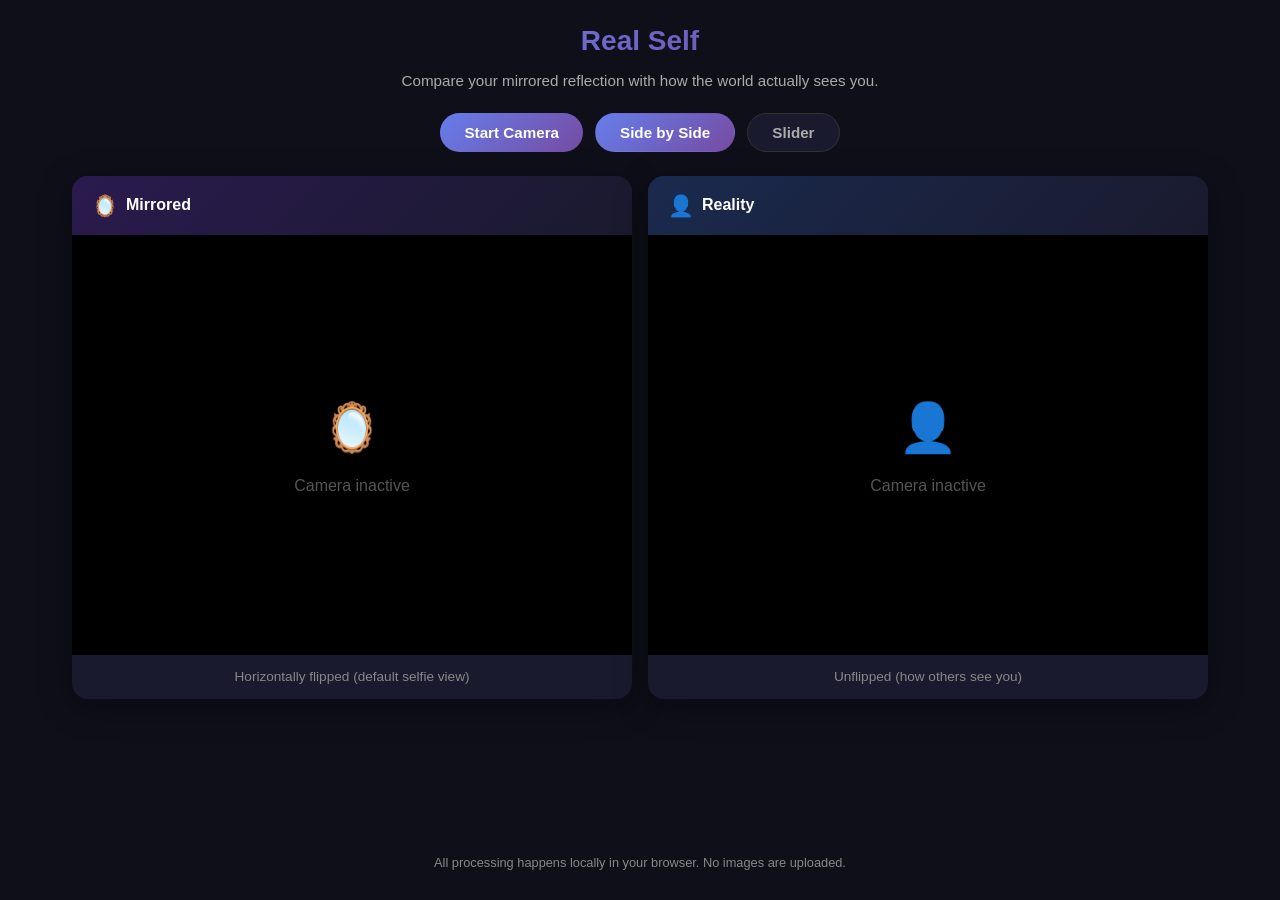
==== index.html @ d04fc312 "refactor: restructure as production-grade web application - Replace monolithic HTML with modular arc" ====
<!DOCTYPE html>
<html lang="en">
<head>
  <meta charset="UTF-8">
  <meta name="viewport" content="width=device-width, initial-scale=1.0">
  <meta name="description" content="See the difference between your mirrored reflection and how others actually see you. A privacy-first, browser-based camera comparison tool.">
  <meta name="theme-color" content="#0f0f1a">
  <meta name="author" content="Real Self Team">

  <!-- Open Graph -->
  <meta property="og:title" content="Real Self — Mirror vs Reality">
  <meta property="og:description" content="Discover how your mirrored reflection differs from how others see you.">
  <meta property="og:type" content="website">

  <!-- Twitter Card -->
  <meta name="twitter:card" content="summary_large_image">
  <meta name="twitter:title" content="Real Self — Mirror vs Reality">
  <meta name="twitter:description" content="Discover how your mirrored reflection differs from how others see you.">

  <title>Real Self — Mirror vs Reality</title>

  <!-- PWA -->
  <link rel="manifest" href="manifest.json">
  <link rel="apple-touch-icon" href="assets/icons/icon-192x192.png">

  <!-- Styles -->
  <link rel="stylesheet" href="css/styles.css">
</head>
<body>

  <header class="app-header">
    <h1 class="app-title">Real Self</h1>
    <p class="app-subtitle">Compare your mirrored reflection with how the world actually sees you.</p>
  </header>

  <nav class="controls" role="toolbar" aria-label="Application controls">
    <button class="btn btn-primary" id="btnStart" aria-label="Start camera">Start Camera</button>
    <button class="btn btn-secondary active" id="btnSplit" aria-label="Side by side mode">Side by Side</button>
    <button class="btn btn-secondary" id="btnSlider" aria-label="Slider comparison mode">Slider</button>
    <button class="btn btn-snap" id="btnSnap" aria-label="Take snapshot" style="display:none;">Take Snapshot</button>
  </nav>

  <!-- Split Mode -->
  <main class="container" id="splitMode" role="region" aria-label="Side by side comparison">
    <article class="panel">
      <header class="panel-header mirror">
        <span class="icon" aria-hidden="true">🪞</span>
        Mirrored
      </header>
      <div class="video-wrap" id="mirrorWrap">
        <div class="placeholder" id="mirrorPlaceholder">
          <span class="big-icon" aria-hidden="true">🪞</span>
          <span>Camera inactive</span>
        </div>
        <video id="mirrorVideo" class="video-mirror" autoplay playsinline muted style="display:none;"></video>
      </div>
      <footer class="panel-footer">Horizontally flipped (default selfie view)</footer>
    </article>

    <article class="panel">
      <header class="panel-header real">
        <span class="icon" aria-hidden="true">👤</span>
        Reality
      </header>
      <div class="video-wrap" id="realWrap">
        <div class="placeholder" id="realPlaceholder">
          <span class="big-icon" aria-hidden="true">👤</span>
          <span>Camera inactive</span>
        </div>
        <canvas id="realCanvas" style="display:none;" aria-label="Real camera view"></canvas>
      </div>
      <footer class="panel-footer">Unflipped (how others see you)</footer>
    </article>
  </main>

  <!-- Slider Mode -->
  <section class="slider-container" id="sliderMode" role="region" aria-label="Slider comparison" style="display:none;">
    <canvas id="sliderMirror" class="slider-mirror" aria-hidden="true"></canvas>
    <canvas id="sliderReal" aria-hidden="true"></canvas>
    <div class="slider-line" id="sliderLine" aria-hidden="true"></div>
    <div class="slider-handle" id="sliderHandle" aria-hidden="true">↔</div>
    <div class="slider-labels" aria-hidden="true">
      <span>Mirrored</span>
      <span>Reality</span>
    </div>
  </section>

  <!-- Snapshot Preview -->
  <section class="snap-preview" id="snapPreview" role="region" aria-label="Snapshot results"></section>

  <footer class="app-footer">
    <p>All processing happens locally in your browser. No images are uploaded.</p>
  </footer>

  <script src="js/app.js"></script>
</body>
</html>
---- css/styles.css ----
/* Real Self - Mirror vs Reality Comparison */
/* Global Reset & Base */
*, *::before, *::after {
  margin: 0;
  padding: 0;
  box-sizing: border-box;
}

:root {
  --bg-primary: #0f0f1a;
  --bg-secondary: #1a1a2e;
  --bg-panel-mirror: linear-gradient(135deg, #2a1a4e, #1a1a2e);
  --bg-panel-real: linear-gradient(135deg, #1a2a4e, #1a1a2e);
  --accent-primary: #667eea;
  --accent-secondary: #764ba2;
  --accent-snap: linear-gradient(135deg, #f093fb, #f5576c);
  --text-primary: #ffffff;
  --text-secondary: #aaaaaa;
  --text-muted: #888888;
  --border-color: #333333;
  --shadow-lg: 0 8px 32px rgba(0, 0, 0, 0.4);
  --radius-sm: 12px;
  --radius-md: 16px;
  --radius-lg: 25px;
  --transition-fast: 0.2s ease;
  --transition-base: 0.3s ease;
}

html {
  font-size: 16px;
  -webkit-font-smoothing: antialiased;
  -moz-osx-font-smoothing: grayscale;
}

body {
  font-family: -apple-system, BlinkMacSystemFont, "Segoe UI", Roboto, "Helvetica Neue", Arial, sans-serif;
  background: var(--bg-primary);
  color: var(--text-primary);
  min-height: 100vh;
  display: flex;
  flex-direction: column;
  align-items: center;
  padding: 20px;
  line-height: 1.5;
}

/* Header */
.app-header {
  text-align: center;
  margin-bottom: 20px;
}

.app-title {
  font-size: 1.75rem;
  font-weight: 700;
  margin-bottom: 8px;
  background: linear-gradient(135deg, var(--accent-primary), var(--accent-secondary));
  -webkit-background-clip: text;
  -webkit-text-fill-color: transparent;
  background-clip: text;
}

.app-subtitle {
  color: var(--text-secondary);
  font-size: 0.95rem;
  max-width: 500px;
}

/* Controls */
.controls {
  display: flex;
  gap: 12px;
  margin-bottom: 24px;
  flex-wrap: wrap;
  justify-content: center;
}

.btn {
  padding: 10px 24px;
  border: none;
  border-radius: var(--radius-lg);
  font-size: 0.95rem;
  cursor: pointer;
  transition: transform var(--transition-base), box-shadow var(--transition-base);
  font-weight: 600;
  outline: none;
  position: relative;
  overflow: hidden;
}

.btn:focus-visible {
  box-shadow: 0 0 0 3px rgba(102, 126, 234, 0.5);
}

.btn:active {
  transform: scale(0.97);
}

.btn-primary {
  background: linear-gradient(135deg, var(--accent-primary), var(--accent-secondary));
  color: var(--text-primary);
}

.btn-primary:hover:not(:disabled) {
  transform: scale(1.05);
}

.btn-primary:disabled {
  opacity: 0.7;
  cursor: not-allowed;
}

.btn-secondary {
  background: var(--bg-secondary);
  color: var(--text-secondary);
  border: 1px solid var(--border-color);
}

.btn-secondary:hover:not(.active) {
  border-color: var(--accent-primary);
  color: var(--text-primary);
}

.btn-secondary.active {
  background: linear-gradient(135deg, var(--accent-primary), var(--accent-secondary));
  color: var(--text-primary);
  border-color: transparent;
}

.btn-snap {
  background: var(--accent-snap);
  color: var(--text-primary);
}

.btn-snap:hover {
  transform: scale(1.05);
}

/* Container & Panels */
.container {
  display: flex;
  gap: 16px;
  justify-content: center;
  align-items: flex-start;
  flex-wrap: wrap;
  max-width: 1200px;
  width: 100%;
}

.panel {
  flex: 1;
  min-width: 280px;
  max-width: 560px;
  background: var(--bg-secondary);
  border-radius: var(--radius-md);
  overflow: hidden;
  box-shadow: var(--shadow-lg);
  transition: transform var(--transition-base);
}

.panel:hover {
  transform: translateY(-2px);
}

.panel-header {
  padding: 14px 20px;
  font-weight: 700;
  font-size: 1rem;
  display: flex;
  align-items: center;
  gap: 8px;
}

.panel-header .icon {
  font-size: 1.3em;
}

.panel-header.mirror {
  background: var(--bg-panel-mirror);
}

.panel-header.real {
  background: var(--bg-panel-real);
}

.video-wrap {
  position: relative;
  width: 100%;
  aspect-ratio: 4 / 3;
  background: #000;
  overflow: hidden;
}

.video-wrap video,
.video-wrap canvas {
  width: 100%;
  height: 100%;
  object-fit: cover;
  display: block;
}

.video-mirror {
  transform: scaleX(-1);
}

.panel-footer {
  padding: 12px 20px;
  color: var(--text-muted);
  font-size: 0.85rem;
  text-align: center;
}

.placeholder {
  display: flex;
  align-items: center;
  justify-content: center;
  width: 100%;
  aspect-ratio: 4 / 3;
  color: #555;
  font-size: 1rem;
  flex-direction: column;
  gap: 10px;
}

.placeholder .big-icon {
  font-size: 3em;
}

/* Slider Mode */
.slider-container {
  position: relative;
  width: 100%;
  max-width: 700px;
  aspect-ratio: 4 / 3;
  border-radius: var(--radius-md);
  overflow: hidden;
  box-shadow: var(--shadow-lg);
  display: none;
  cursor: ew-resize;
  background: #000;
}

.slider-container canvas {
  position: absolute;
  top: 0;
  left: 0;
  width: 100%;
  height: 100%;
}

.slider-mirror {
  clip-path: inset(0 50% 0 0);
}

.slider-line {
  position: absolute;
  top: 0;
  left: 50%;
  width: 3px;
  height: 100%;
  background: var(--text-primary);
  pointer-events: none;
  z-index: 10;
}

.slider-handle {
  position: absolute;
  top: 50%;
  left: 50%;
  transform: translate(-50%, -50%);
  width: 44px;
  height: 44px;
  background: var(--text-primary);
  border-radius: 50%;
  display: flex;
  align-items: center;
  justify-content: center;
  font-size: 1.2em;
  z-index: 11;
  pointer-events: none;
  box-shadow: 0 2px 10px rgba(0, 0, 0, 0.5);
  color: var(--bg-primary);
}

.slider-labels {
  position: absolute;
  top: 12px;
  left: 0;
  right: 0;
  display: flex;
  justify-content: space-between;
  padding: 0 16px;
  z-index: 5;
  pointer-events: none;
}

.slider-labels span {
  background: rgba(0, 0, 0, 0.6);
  padding: 4px 14px;
  border-radius: 20px;
  font-size: 0.8rem;
  font-weight: 600;
}

/* Snapshot Preview */
.snap-preview {
  display: none;
  margin-top: 24px;
  gap: 16px;
  flex-wrap: wrap;
  justify-content: center;
}

.snap-preview.visible {
  display: flex;
}

.snap-item {
  background: var(--bg-secondary);
  border-radius: var(--radius-sm);
  padding: 12px;
  text-align: center;
  box-shadow: var(--shadow-lg);
  transition: transform var(--transition-fast);
}

.snap-item:hover {
  transform: translateY(-4px);
}

.snap-item canvas {
  border-radius: 8px;
  max-width: 260px;
  display: block;
}

.snap-item p {
  margin-top: 8px;
  color: var(--text-secondary);
  font-size: 0.85rem;
  font-weight: 500;
}

/* Footer */
.app-footer {
  margin-top: auto;
  padding: 24px 20px 8px;
  color: var(--text-muted);
  font-size: 0.8rem;
  text-align: center;
}

/* Responsive */
@media (max-width: 768px) {
  .app-title {
    font-size: 1.4rem;
  }

  .controls {
    gap: 8px;
  }

  .btn {
    padding: 8px 18px;
    font-size: 0.875rem;
  }

  .container {
    gap: 12px;
  }

  .panel {
    min-width: 100%;
    max-width: 100%;
  }

  .slider-container {
    max-width: 100%;
  }
}

@media (max-width: 480px) {
  body {
    padding: 12px;
  }

  .app-title {
    font-size: 1.2rem;
  }

  .panel-header {
    padding: 12px 16px;
    font-size: 0.9rem;
  }
}
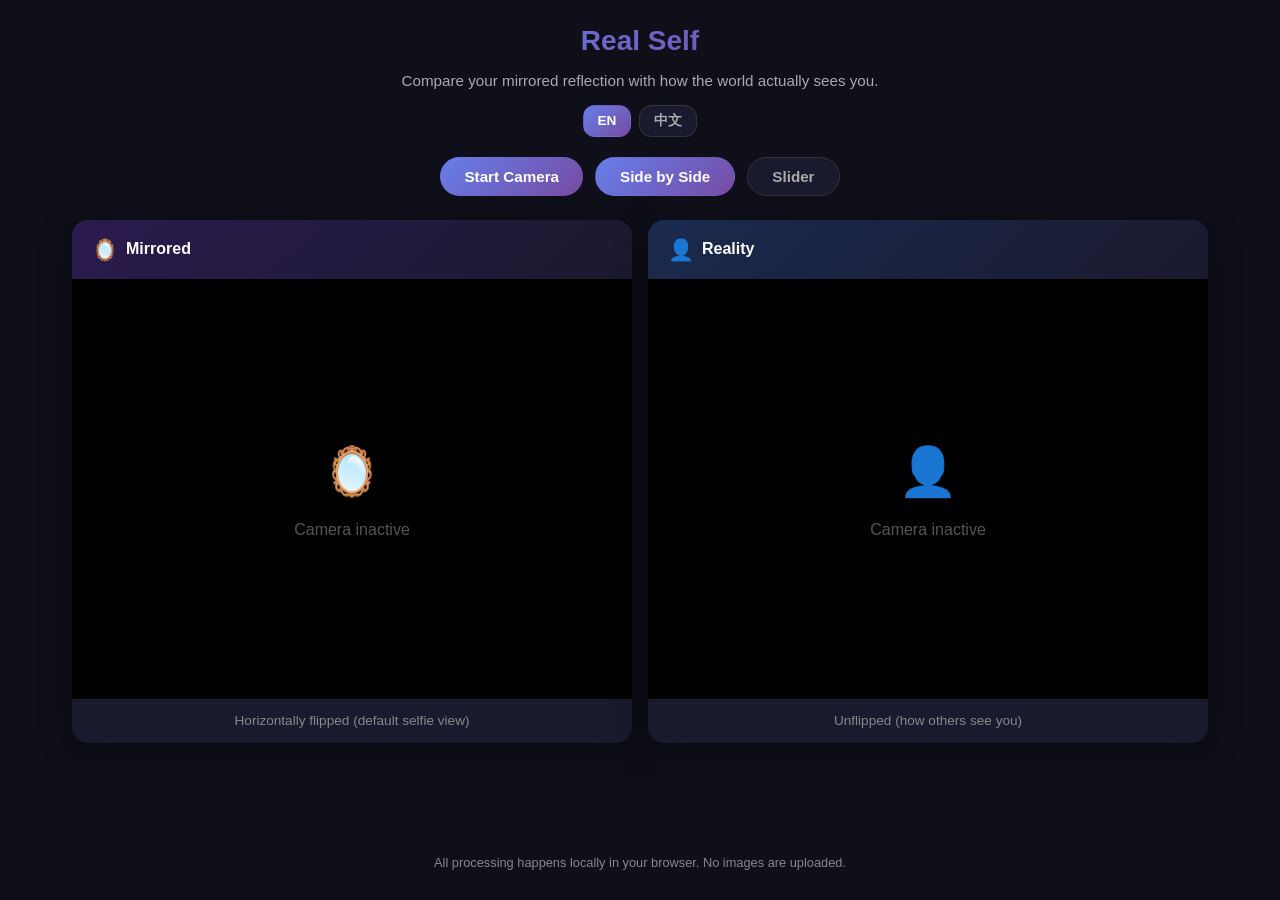
==== commit c1718eb0: "fix: slider comparison rendering and add bilingual support - Fix slider mode: add complementary clip" ====
--- a/index.html
+++ b/index.html
@@ -29,15 +29,19 @@
 <body>
 
   <header class="app-header">
-    <h1 class="app-title">Real Self</h1>
-    <p class="app-subtitle">Compare your mirrored reflection with how the world actually sees you.</p>
+    <h1 class="app-title" data-i18n="appTitle">Real Self</h1>
+    <p class="app-subtitle" data-i18n="appSubtitle">Compare your mirrored reflection with how the world actually sees you.</p>
+    <div class="lang-switch">
+      <button class="lang-btn active" data-lang="en" aria-label="English">EN</button>
+      <button class="lang-btn" data-lang="zh" aria-label="中文">中文</button>
+    </div>
   </header>
 
   <nav class="controls" role="toolbar" aria-label="Application controls">
-    <button class="btn btn-primary" id="btnStart" aria-label="Start camera">Start Camera</button>
-    <button class="btn btn-secondary active" id="btnSplit" aria-label="Side by side mode">Side by Side</button>
-    <button class="btn btn-secondary" id="btnSlider" aria-label="Slider comparison mode">Slider</button>
-    <button class="btn btn-snap" id="btnSnap" aria-label="Take snapshot" style="display:none;">Take Snapshot</button>
+    <button class="btn btn-primary" id="btnStart" data-i18n="btnStart" aria-label="Start camera">Start Camera</button>
+    <button class="btn btn-secondary active" id="btnSplit" data-i18n="btnSplit" aria-label="Side by side mode">Side by Side</button>
+    <button class="btn btn-secondary" id="btnSlider" data-i18n="btnSlider" aria-label="Slider comparison mode">Slider</button>
+    <button class="btn btn-snap" id="btnSnap" data-i18n="btnSnap" aria-label="Take snapshot" style="display:none;">Take Snapshot</button>
   </nav>
 
   <!-- Split Mode -->
@@ -45,31 +49,31 @@
     <article class="panel">
       <header class="panel-header mirror">
         <span class="icon" aria-hidden="true">🪞</span>
-        Mirrored
+        <span data-i18n="labelMirror">Mirrored</span>
       </header>
       <div class="video-wrap" id="mirrorWrap">
         <div class="placeholder" id="mirrorPlaceholder">
           <span class="big-icon" aria-hidden="true">🪞</span>
-          <span>Camera inactive</span>
+          <span data-i18n="placeholderInactive">Camera inactive</span>
         </div>
         <video id="mirrorVideo" class="video-mirror" autoplay playsinline muted style="display:none;"></video>
       </div>
-      <footer class="panel-footer">Horizontally flipped (default selfie view)</footer>
+      <footer class="panel-footer" data-i18n="footerMirror">Horizontally flipped (default selfie view)</footer>
     </article>
 
     <article class="panel">
       <header class="panel-header real">
         <span class="icon" aria-hidden="true">👤</span>
-        Reality
+        <span data-i18n="labelReal">Reality</span>
       </header>
       <div class="video-wrap" id="realWrap">
         <div class="placeholder" id="realPlaceholder">
           <span class="big-icon" aria-hidden="true">👤</span>
-          <span>Camera inactive</span>
+          <span data-i18n="placeholderInactive">Camera inactive</span>
         </div>
         <canvas id="realCanvas" style="display:none;" aria-label="Real camera view"></canvas>
       </div>
-      <footer class="panel-footer">Unflipped (how others see you)</footer>
+      <footer class="panel-footer" data-i18n="footerReal">Unflipped (how others see you)</footer>
     </article>
   </main>
 
@@ -80,8 +84,8 @@
     <div class="slider-line" id="sliderLine" aria-hidden="true"></div>
     <div class="slider-handle" id="sliderHandle" aria-hidden="true">↔</div>
     <div class="slider-labels" aria-hidden="true">
-      <span>Mirrored</span>
-      <span>Reality</span>
+      <span data-i18n="labelMirrorShort">Mirrored</span>
+      <span data-i18n="labelRealShort">Reality</span>
     </div>
   </section>
 
@@ -89,7 +93,7 @@
   <section class="snap-preview" id="snapPreview" role="region" aria-label="Snapshot results"></section>
 
   <footer class="app-footer">
-    <p>All processing happens locally in your browser. No images are uploaded.</p>
+    <p data-i18n="appFooter">All processing happens locally in your browser. No images are uploaded.</p>
   </footer>
 
   <script src="js/app.js"></script>
--- a/css/styles.css
+++ b/css/styles.css
@@ -50,6 +50,36 @@
   margin-bottom: 20px;
 }
 
+.lang-switch {
+  display: flex;
+  justify-content: center;
+  gap: 8px;
+  margin-top: 12px;
+}
+
+.lang-btn {
+  padding: 6px 14px;
+  border: 1px solid var(--border-color);
+  border-radius: var(--radius-sm);
+  background: var(--bg-secondary);
+  color: var(--text-secondary);
+  font-size: 0.85rem;
+  font-weight: 600;
+  cursor: pointer;
+  transition: all var(--transition-fast);
+}
+
+.lang-btn:hover {
+  border-color: var(--accent-primary);
+  color: var(--text-primary);
+}
+
+.lang-btn.active {
+  background: linear-gradient(135deg, var(--accent-primary), var(--accent-secondary));
+  color: var(--text-primary);
+  border-color: transparent;
+}
+
 .app-title {
   font-size: 1.75rem;
   font-weight: 700;
@@ -252,6 +282,10 @@
   clip-path: inset(0 50% 0 0);
 }
 
+.slider-real {
+  clip-path: inset(0 0 0 50%);
+}
+
 .slider-line {
   position: absolute;
   top: 0;
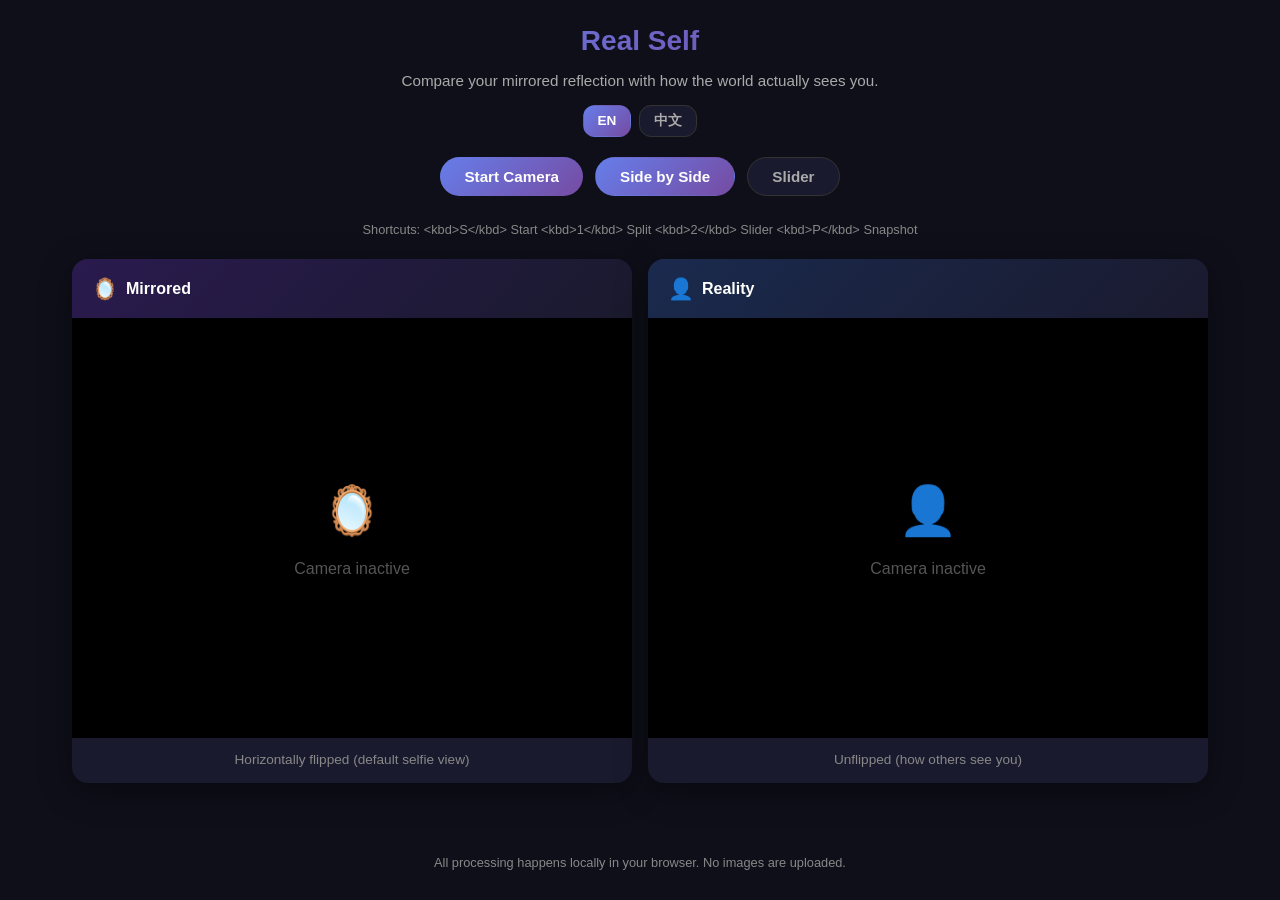
==== commit 17ac3a31: "feat: add snapshot download, shortcut hints, and friendly camera error UI" ====
--- a/index.html
+++ b/index.html
@@ -44,6 +44,10 @@
     <button class="btn btn-snap" id="btnSnap" data-i18n="btnSnap" aria-label="Take snapshot" style="display:none;">Take Snapshot</button>
   </nav>
 
+  <div class="shortcut-hints" id="shortcutHints">
+    <span data-i18n="hintShortcuts">Shortcuts: <kbd>S</kbd> Start <kbd>1</kbd> Split <kbd>2</kbd> Slider <kbd>P</kbd> Snapshot</span>
+  </div>
+
   <!-- Split Mode -->
   <main class="container" id="splitMode" role="region" aria-label="Side by side comparison">
     <article class="panel">
@@ -55,6 +59,11 @@
         <div class="placeholder" id="mirrorPlaceholder">
           <span class="big-icon" aria-hidden="true">🪞</span>
           <span data-i18n="placeholderInactive">Camera inactive</span>
+        </div>
+        <div class="error-state" id="mirrorError" style="display:none;">
+          <span class="big-icon" aria-hidden="true">⚠️</span>
+          <span data-i18n="cameraError">Unable to access camera</span>
+          <button class="btn btn-primary" id="btnRetry" data-i18n="btnRetry">Try Again</button>
         </div>
         <video id="mirrorVideo" class="video-mirror" autoplay playsinline muted style="display:none;"></video>
       </div>
@@ -70,6 +79,10 @@
         <div class="placeholder" id="realPlaceholder">
           <span class="big-icon" aria-hidden="true">👤</span>
           <span data-i18n="placeholderInactive">Camera inactive</span>
+        </div>
+        <div class="error-state" id="realError" style="display:none;">
+          <span class="big-icon" aria-hidden="true">⚠️</span>
+          <span data-i18n="cameraError">Unable to access camera</span>
         </div>
         <canvas id="realCanvas" style="display:none;" aria-label="Real camera view"></canvas>
       </div>
--- a/css/styles.css
+++ b/css/styles.css
@@ -96,6 +96,29 @@
   max-width: 500px;
 }
 
+/* Shortcut Hints */
+.shortcut-hints {
+  text-align: center;
+  margin-bottom: 20px;
+  color: var(--text-muted);
+  font-size: 0.8rem;
+}
+
+.shortcut-hints kbd {
+  display: inline-block;
+  padding: 2px 6px;
+  font-family: inherit;
+  font-size: 0.75rem;
+  font-weight: 600;
+  line-height: 1;
+  color: var(--text-primary);
+  background: var(--bg-secondary);
+  border: 1px solid var(--border-color);
+  border-radius: 6px;
+  box-shadow: 0 2px 0 var(--border-color);
+  margin: 0 2px;
+}
+
 /* Controls */
 .controls {
   display: flex;
@@ -256,6 +279,29 @@
   font-size: 3em;
 }
 
+.error-state {
+  display: none;
+  align-items: center;
+  justify-content: center;
+  width: 100%;
+  aspect-ratio: 4 / 3;
+  color: #ff6b6b;
+  font-size: 1rem;
+  flex-direction: column;
+  gap: 14px;
+  text-align: center;
+  padding: 20px;
+}
+
+.error-state .big-icon {
+  font-size: 3em;
+}
+
+.error-state span:not(.big-icon) {
+  color: var(--text-secondary);
+  font-size: 0.95rem;
+}
+
 /* Slider Mode */
 .slider-container {
   position: relative;
@@ -375,6 +421,27 @@
   font-weight: 500;
 }
 
+.btn-download {
+  margin-top: 10px;
+  padding: 6px 16px;
+  border: none;
+  border-radius: var(--radius-lg);
+  font-size: 0.85rem;
+  font-weight: 600;
+  cursor: pointer;
+  background: linear-gradient(135deg, var(--accent-primary), var(--accent-secondary));
+  color: var(--text-primary);
+  transition: transform var(--transition-fast), box-shadow var(--transition-fast);
+}
+
+.btn-download:hover {
+  transform: scale(1.05);
+}
+
+.btn-download:active {
+  transform: scale(0.97);
+}
+
 /* Footer */
 .app-footer {
   margin-top: auto;
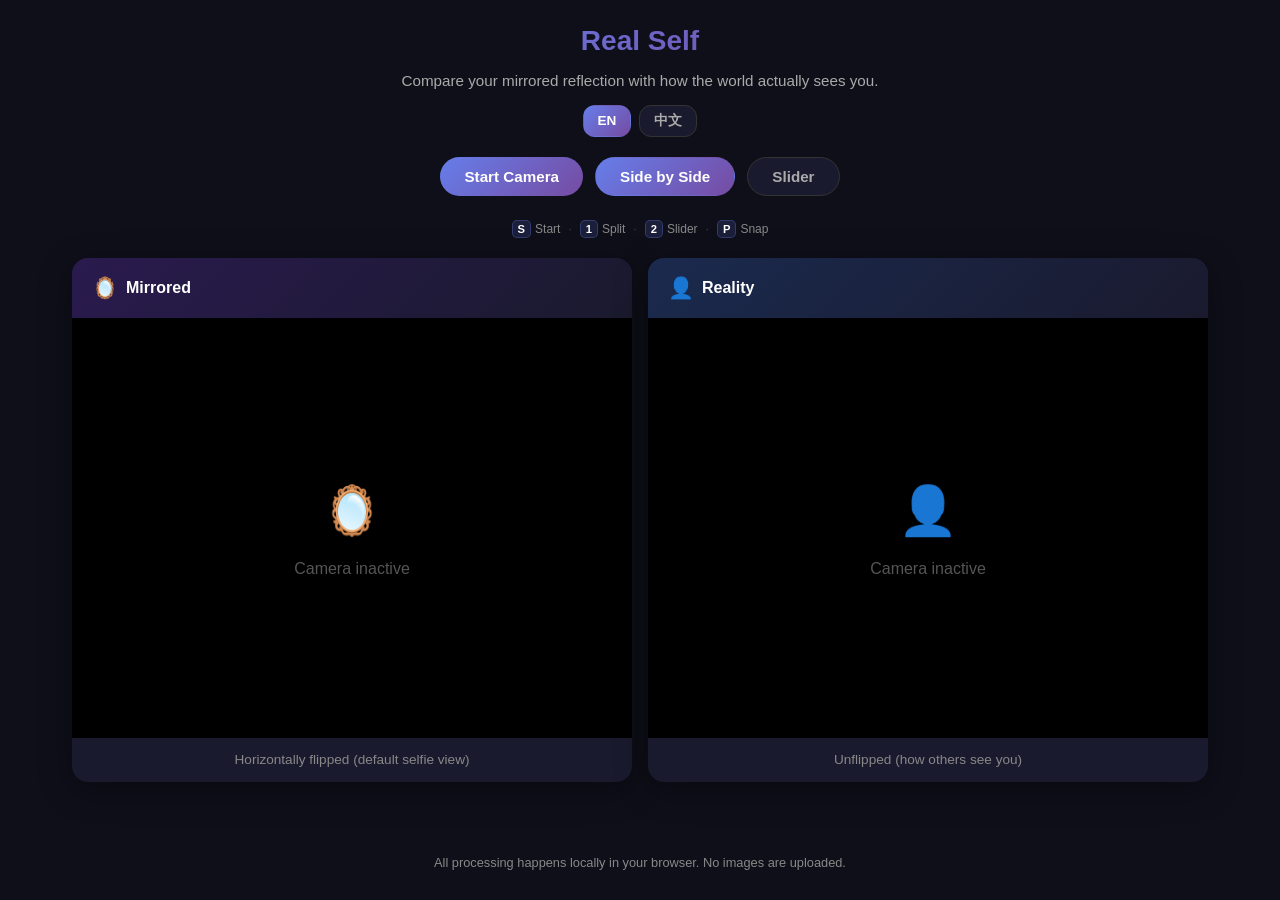
==== commit a386ca59: "style: refine shortcut hints layout and i18n structure" ====
--- a/index.html
+++ b/index.html
@@ -45,7 +45,13 @@
   </nav>
 
   <div class="shortcut-hints" id="shortcutHints">
-    <span data-i18n="hintShortcuts">Shortcuts: <kbd>S</kbd> Start <kbd>1</kbd> Split <kbd>2</kbd> Slider <kbd>P</kbd> Snapshot</span>
+    <span class="hint-item"><kbd>S</kbd> <span data-i18n="hintStart">Start</span></span>
+    <span class="hint-dot">·</span>
+    <span class="hint-item"><kbd>1</kbd> <span data-i18n="hintSplit">Split</span></span>
+    <span class="hint-dot">·</span>
+    <span class="hint-item"><kbd>2</kbd> <span data-i18n="hintSlider">Slider</span></span>
+    <span class="hint-dot">·</span>
+    <span class="hint-item"><kbd>P</kbd> <span data-i18n="hintSnap">Snap</span></span>
   </div>
 
   <!-- Split Mode -->
--- a/css/styles.css
+++ b/css/styles.css
@@ -98,25 +98,37 @@
 
 /* Shortcut Hints */
 .shortcut-hints {
-  text-align: center;
+  display: flex;
+  align-items: center;
+  justify-content: center;
+  gap: 8px;
   margin-bottom: 20px;
   color: var(--text-muted);
-  font-size: 0.8rem;
+  font-size: 0.75rem;
+  flex-wrap: wrap;
+}
+
+.hint-item {
+  display: inline-flex;
+  align-items: center;
+  gap: 4px;
+}
+
+.hint-dot {
+  opacity: 0.4;
 }
 
 .shortcut-hints kbd {
   display: inline-block;
-  padding: 2px 6px;
+  padding: 1px 5px;
   font-family: inherit;
-  font-size: 0.75rem;
+  font-size: 0.7rem;
   font-weight: 600;
-  line-height: 1;
-  color: var(--text-primary);
-  background: var(--bg-secondary);
-  border: 1px solid var(--border-color);
-  border-radius: 6px;
-  box-shadow: 0 2px 0 var(--border-color);
-  margin: 0 2px;
+  line-height: 1.3;
+  color: var(--text-primary);
+  background: rgba(102, 126, 234, 0.15);
+  border: 1px solid rgba(102, 126, 234, 0.3);
+  border-radius: 5px;
 }
 
 /* Controls */
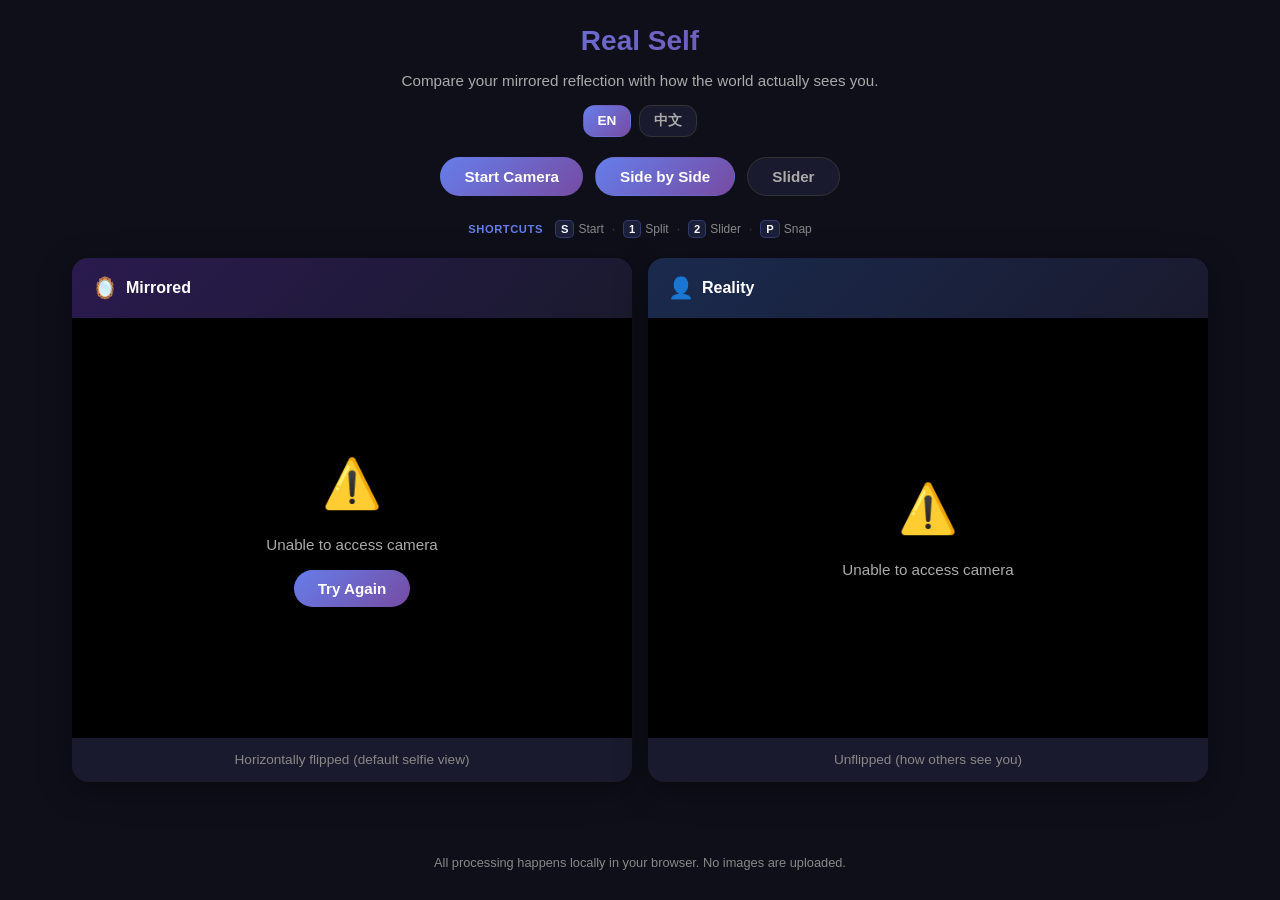
==== commit 0f904c6d: "style: add prefix label to shortcut hints" ====
--- a/index.html
+++ b/index.html
@@ -45,6 +45,7 @@
   </nav>
 
   <div class="shortcut-hints" id="shortcutHints">
+    <span class="hint-label" data-i18n="hintShortcuts">Shortcuts</span>
     <span class="hint-item"><kbd>S</kbd> <span data-i18n="hintStart">Start</span></span>
     <span class="hint-dot">·</span>
     <span class="hint-item"><kbd>1</kbd> <span data-i18n="hintSplit">Split</span></span>
--- a/css/styles.css
+++ b/css/styles.css
@@ -108,6 +108,15 @@
   flex-wrap: wrap;
 }
 
+.hint-label {
+  font-weight: 600;
+  color: var(--accent-primary);
+  font-size: 0.7rem;
+  text-transform: uppercase;
+  letter-spacing: 0.05em;
+  margin-right: 4px;
+}
+
 .hint-item {
   display: inline-flex;
   align-items: center;
@@ -369,7 +378,8 @@
   justify-content: center;
   font-size: 1.2em;
   z-index: 11;
-  pointer-events: none;
+  cursor: ns-resize;
+  touch-action: none;
   box-shadow: 0 2px 10px rgba(0, 0, 0, 0.5);
   color: var(--bg-primary);
 }
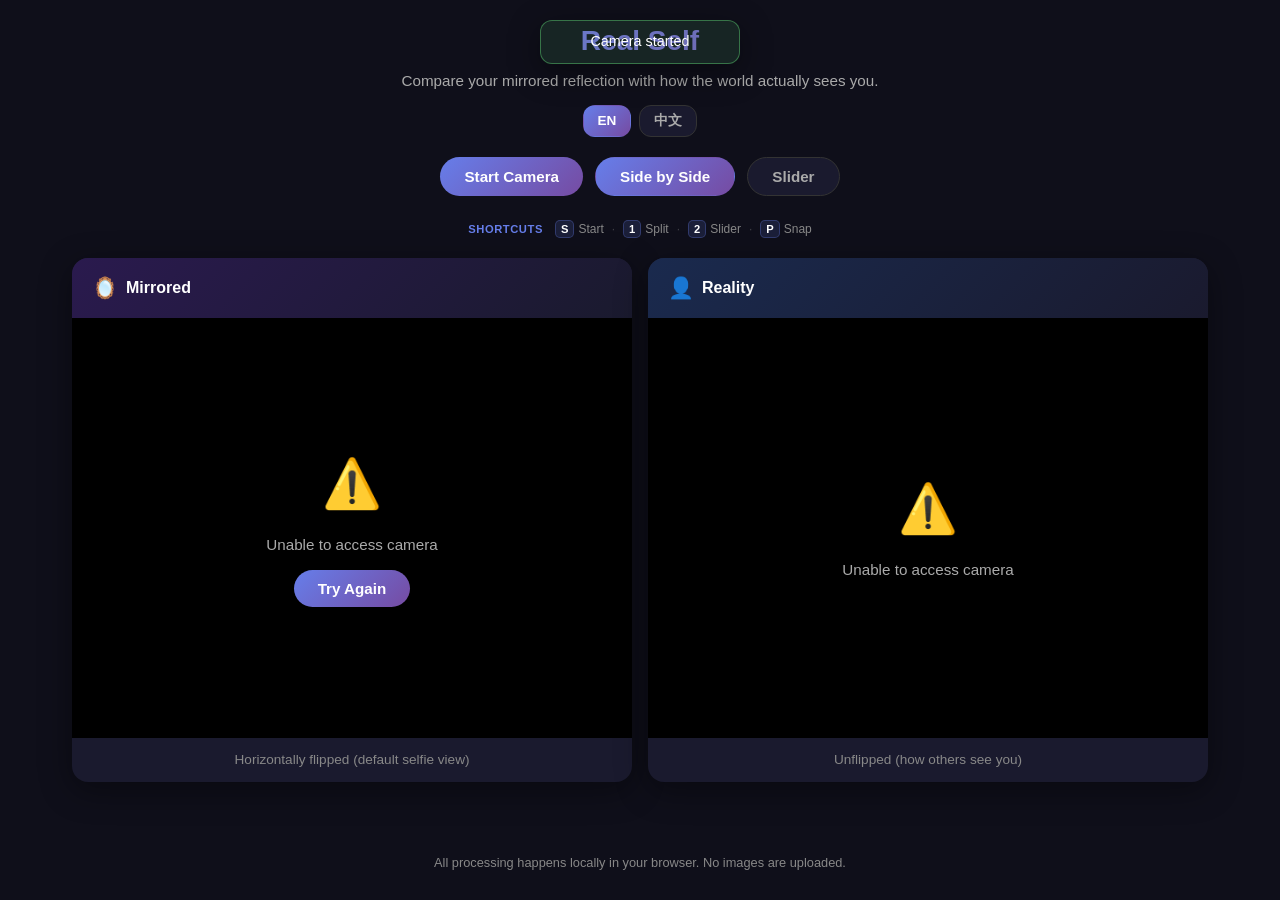
==== commit e6fc205e: "feat: add toast notifications for all user actions" ====
--- a/index.html
+++ b/index.html
@@ -112,6 +112,9 @@
   <!-- Snapshot Preview -->
   <section class="snap-preview" id="snapPreview" role="region" aria-label="Snapshot results"></section>
 
+  <!-- Toast Notifications -->
+  <div class="toast-container" id="toastContainer" role="status" aria-live="polite"></div>
+
   <footer class="app-footer">
     <p data-i18n="appFooter">All processing happens locally in your browser. No images are uploaded.</p>
   </footer>
--- a/css/styles.css
+++ b/css/styles.css
@@ -516,3 +516,58 @@
     font-size: 0.9rem;
   }
 }
+
+/* Toast Notifications */
+.toast-container {
+  position: fixed;
+  top: 20px;
+  left: 50%;
+  transform: translateX(-50%);
+  z-index: 1000;
+  display: flex;
+  flex-direction: column;
+  gap: 8px;
+  pointer-events: none;
+}
+
+.toast {
+  padding: 10px 20px;
+  border-radius: var(--radius-sm);
+  font-size: 0.9rem;
+  font-weight: 500;
+  color: var(--text-primary);
+  background: var(--bg-secondary);
+  border: 1px solid var(--border-color);
+  box-shadow: var(--shadow-lg);
+  opacity: 0;
+  transform: translateY(-10px);
+  transition: opacity 0.3s ease, transform 0.3s ease;
+  text-align: center;
+  min-width: 200px;
+  max-width: 90vw;
+}
+
+.toast.show {
+  opacity: 1;
+  transform: translateY(0);
+}
+
+.toast.toast-success {
+  border-color: rgba(102, 234, 126, 0.4);
+  background: rgba(102, 234, 126, 0.1);
+}
+
+.toast.toast-warning {
+  border-color: rgba(255, 200, 100, 0.4);
+  background: rgba(255, 200, 100, 0.1);
+}
+
+.toast.toast-error {
+  border-color: rgba(255, 100, 100, 0.4);
+  background: rgba(255, 100, 100, 0.1);
+}
+
+.toast.toast-info {
+  border-color: rgba(102, 126, 234, 0.4);
+  background: rgba(102, 126, 234, 0.1);
+}
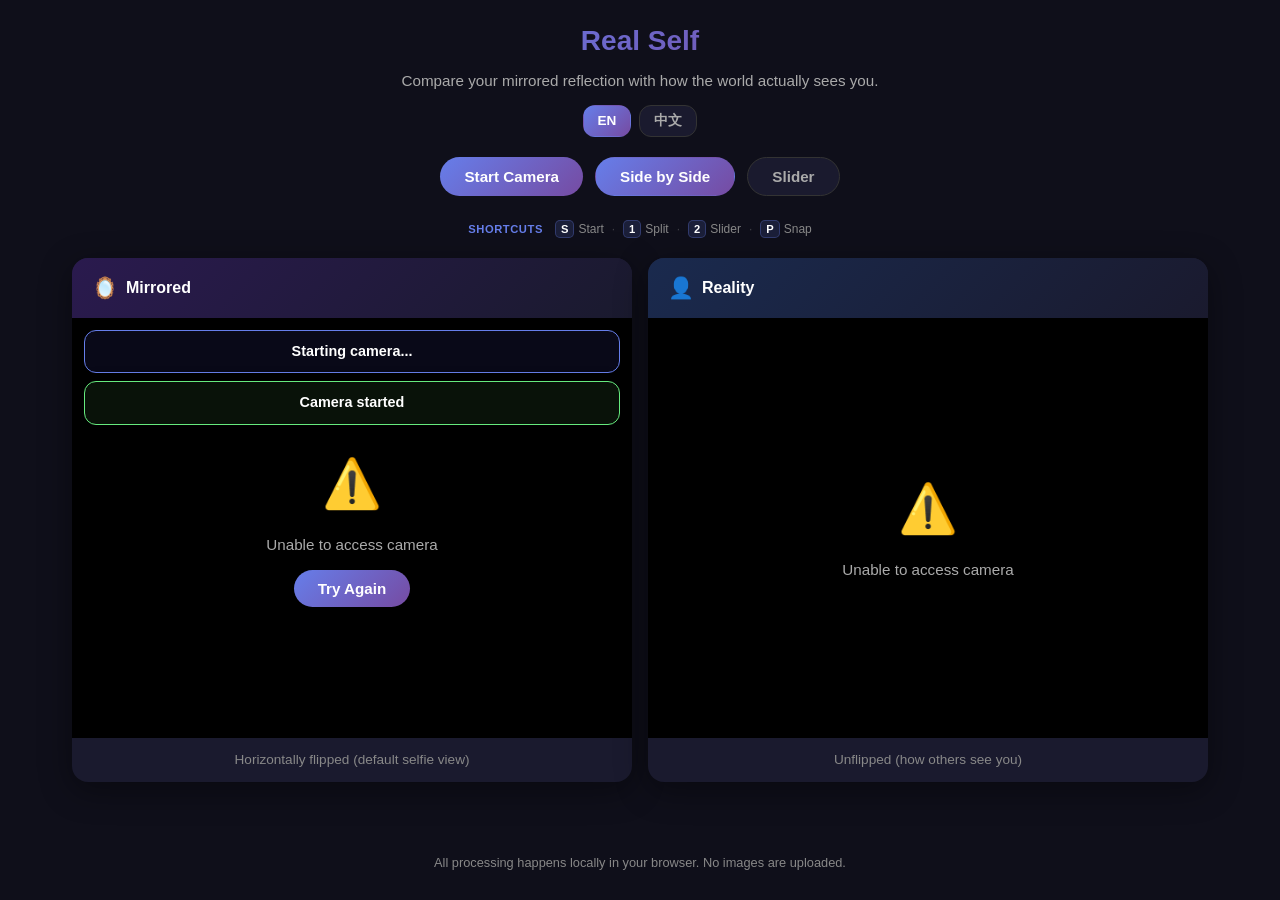
==== commit f34ec5ab: "style: move toast to top of mirrored video panel" ====
--- a/index.html
+++ b/index.html
@@ -63,6 +63,7 @@
         <span data-i18n="labelMirror">Mirrored</span>
       </header>
       <div class="video-wrap" id="mirrorWrap">
+        <div class="toast-container" id="toastContainer" role="status" aria-live="polite"></div>
         <div class="placeholder" id="mirrorPlaceholder">
           <span class="big-icon" aria-hidden="true">🪞</span>
           <span data-i18n="placeholderInactive">Camera inactive</span>
@@ -112,9 +113,6 @@
   <!-- Snapshot Preview -->
   <section class="snap-preview" id="snapPreview" role="region" aria-label="Snapshot results"></section>
 
-  <!-- Toast Notifications -->
-  <div class="toast-container" id="toastContainer" role="status" aria-live="polite"></div>
-
   <footer class="app-footer">
     <p data-i18n="appFooter">All processing happens locally in your browser. No images are uploaded.</p>
   </footer>
--- a/css/styles.css
+++ b/css/styles.css
@@ -519,32 +519,33 @@
 
 /* Toast Notifications */
 .toast-container {
-  position: fixed;
-  top: 20px;
-  left: 50%;
-  transform: translateX(-50%);
-  z-index: 1000;
+  position: absolute;
+  top: 12px;
+  left: 12px;
+  right: 12px;
+  z-index: 100;
   display: flex;
   flex-direction: column;
   gap: 8px;
   pointer-events: none;
+  align-items: center;
 }
 
 .toast {
   padding: 10px 20px;
   border-radius: var(--radius-sm);
   font-size: 0.9rem;
-  font-weight: 500;
-  color: var(--text-primary);
-  background: var(--bg-secondary);
+  font-weight: 600;
+  color: #ffffff;
+  background: rgba(10, 10, 20, 0.95);
   border: 1px solid var(--border-color);
-  box-shadow: var(--shadow-lg);
+  box-shadow: 0 4px 16px rgba(0, 0, 0, 0.5);
   opacity: 0;
-  transform: translateY(-10px);
-  transition: opacity 0.3s ease, transform 0.3s ease;
+  transform: translateY(-8px);
+  transition: opacity 0.25s ease, transform 0.25s ease;
   text-align: center;
-  min-width: 200px;
-  max-width: 90vw;
+  width: 100%;
+  max-width: 100%;
 }
 
 .toast.show {
@@ -553,21 +554,21 @@
 }
 
 .toast.toast-success {
-  border-color: rgba(102, 234, 126, 0.4);
-  background: rgba(102, 234, 126, 0.1);
+  border-color: #66ea7e;
+  background: rgba(10, 20, 10, 0.95);
 }
 
 .toast.toast-warning {
-  border-color: rgba(255, 200, 100, 0.4);
-  background: rgba(255, 200, 100, 0.1);
+  border-color: #ffc864;
+  background: rgba(26, 20, 10, 0.95);
 }
 
 .toast.toast-error {
-  border-color: rgba(255, 100, 100, 0.4);
-  background: rgba(255, 100, 100, 0.1);
+  border-color: #ff6464;
+  background: rgba(26, 10, 10, 0.95);
 }
 
 .toast.toast-info {
-  border-color: rgba(102, 126, 234, 0.4);
-  background: rgba(102, 126, 234, 0.1);
-}
+  border-color: #667eea;
+  background: rgba(10, 10, 26, 0.95);
+}
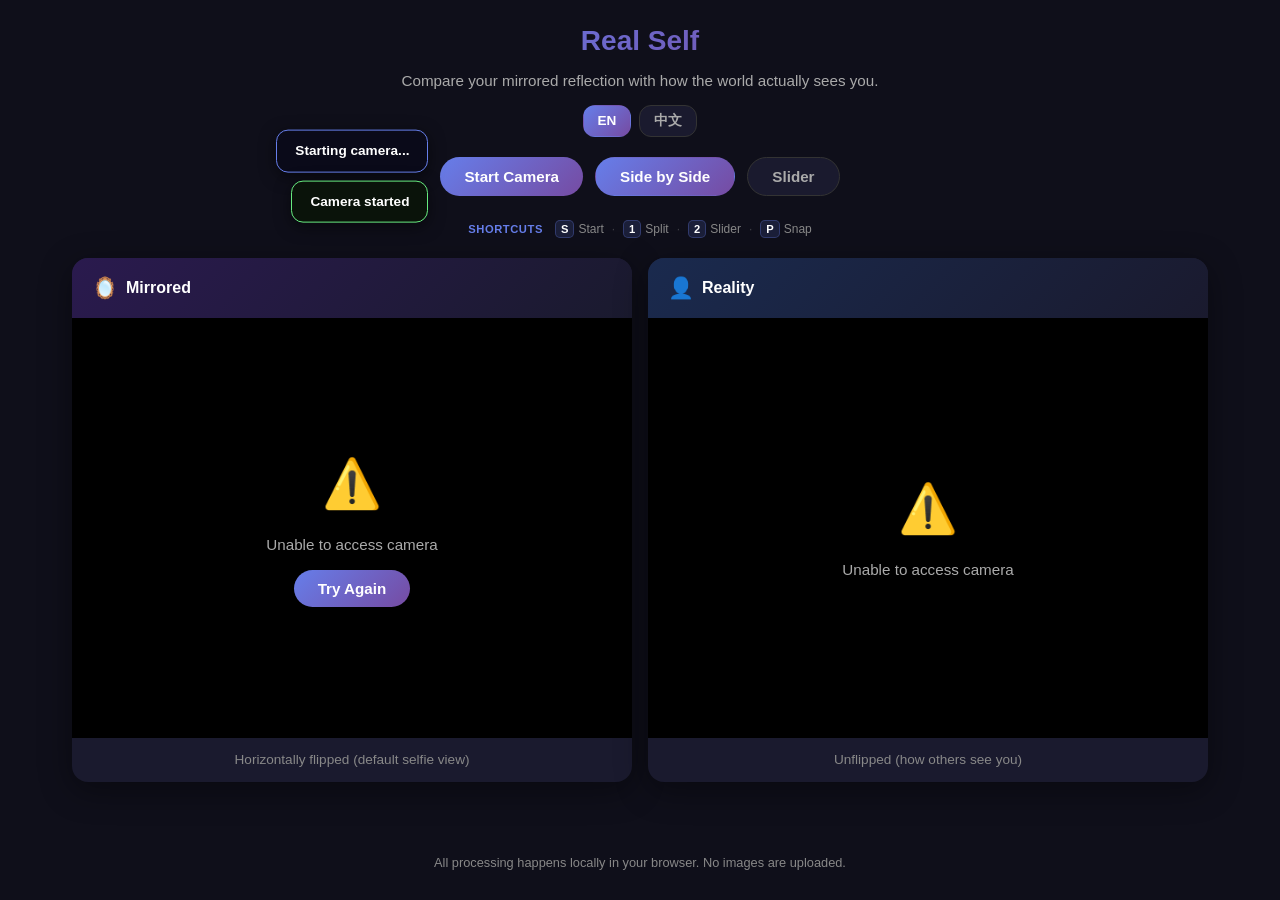
==== commit 79248019: "style: move toast to left of Start Camera button" ====
--- a/index.html
+++ b/index.html
@@ -38,6 +38,7 @@
   </header>
 
   <nav class="controls" role="toolbar" aria-label="Application controls">
+    <div class="toast-container" id="toastContainer" role="status" aria-live="polite"></div>
     <button class="btn btn-primary" id="btnStart" data-i18n="btnStart" aria-label="Start camera">Start Camera</button>
     <button class="btn btn-secondary active" id="btnSplit" data-i18n="btnSplit" aria-label="Side by side mode">Side by Side</button>
     <button class="btn btn-secondary" id="btnSlider" data-i18n="btnSlider" aria-label="Slider comparison mode">Slider</button>
@@ -63,7 +64,6 @@
         <span data-i18n="labelMirror">Mirrored</span>
       </header>
       <div class="video-wrap" id="mirrorWrap">
-        <div class="toast-container" id="toastContainer" role="status" aria-live="polite"></div>
         <div class="placeholder" id="mirrorPlaceholder">
           <span class="big-icon" aria-hidden="true">🪞</span>
           <span data-i18n="placeholderInactive">Camera inactive</span>
--- a/css/styles.css
+++ b/css/styles.css
@@ -147,6 +147,7 @@
   margin-bottom: 24px;
   flex-wrap: wrap;
   justify-content: center;
+  position: relative;
 }
 
 .btn {
@@ -518,39 +519,40 @@
 }
 
 /* Toast Notifications */
-.toast-container {
+.controls .toast-container {
   position: absolute;
-  top: 12px;
-  left: 12px;
-  right: 12px;
+  right: calc(100% + 12px);
+  top: 50%;
+  transform: translateY(-50%);
   z-index: 100;
   display: flex;
   flex-direction: column;
   gap: 8px;
   pointer-events: none;
-  align-items: center;
+  align-items: flex-end;
+  width: max-content;
+  max-width: 300px;
 }
 
 .toast {
-  padding: 10px 20px;
+  padding: 10px 18px;
   border-radius: var(--radius-sm);
-  font-size: 0.9rem;
+  font-size: 0.85rem;
   font-weight: 600;
   color: #ffffff;
   background: rgba(10, 10, 20, 0.95);
   border: 1px solid var(--border-color);
   box-shadow: 0 4px 16px rgba(0, 0, 0, 0.5);
   opacity: 0;
-  transform: translateY(-8px);
+  transform: translateX(10px);
   transition: opacity 0.25s ease, transform 0.25s ease;
-  text-align: center;
-  width: 100%;
-  max-width: 100%;
+  text-align: right;
+  white-space: nowrap;
 }
 
 .toast.show {
   opacity: 1;
-  transform: translateY(0);
+  transform: translateX(0);
 }
 
 .toast.toast-success {
@@ -572,3 +574,20 @@
   border-color: #667eea;
   background: rgba(10, 10, 26, 0.95);
 }
+
+@media (max-width: 768px) {
+  .controls .toast-container {
+    position: fixed;
+    top: 20px;
+    left: 50%;
+    right: auto;
+    transform: translateX(-50%);
+    align-items: center;
+  }
+
+  .toast {
+    text-align: center;
+    white-space: normal;
+    min-width: 200px;
+  }
+}
